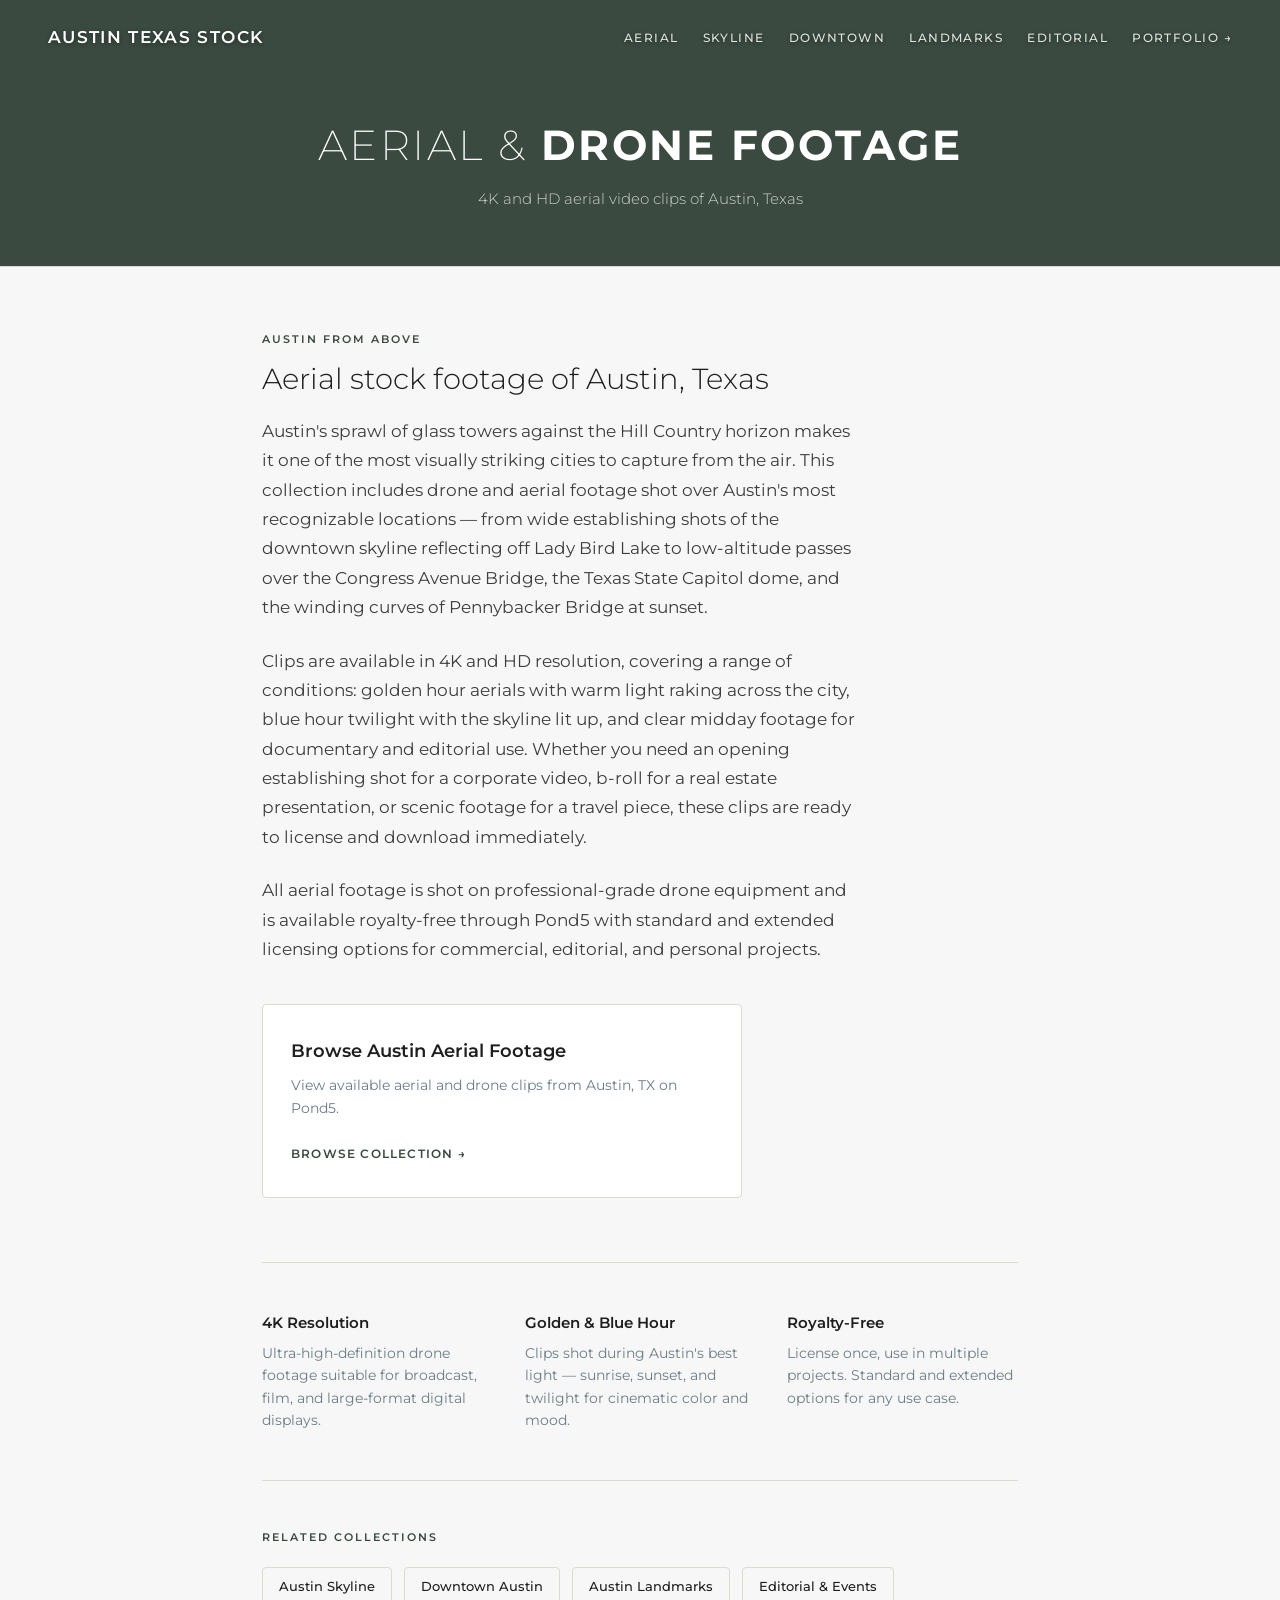
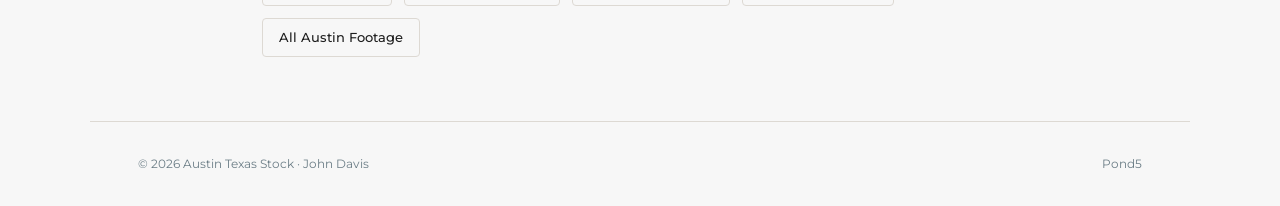
==== aerial.html @ d79dd260 "Add site" ====
<!DOCTYPE html>
<html lang="en">
<head>
  <meta charset="UTF-8">
  <meta name="viewport" content="width=device-width, initial-scale=1.0">

  <title>Austin Texas Aerial & Drone Stock Footage | 4K Drone Video Clips</title>
  <meta name="description" content="Aerial and drone stock footage of Austin, Texas. 4K and HD drone video clips of the Austin skyline, Lady Bird Lake, Congress Avenue, Pennybacker Bridge, and more. Royalty-free on Pond5.">
  <meta name="keywords" content="Austin aerial footage, Austin drone footage, Austin Texas drone video, Austin aerial stock video, 4K drone Austin TX, Austin skyline aerial, Lady Bird Lake aerial, Austin drone clips, Texas aerial b-roll, Austin helicopter footage">
  <link rel="canonical" href="https://austintexasstock.com/aerial/">

  <meta property="og:title" content="Austin Texas Aerial & Drone Stock Footage">
  <meta property="og:description" content="4K and HD aerial drone footage of Austin, Texas. Royalty-free on Pond5.">
  <meta property="og:url" content="https://austintexasstock.com/aerial/">
  <meta property="og:type" content="website">

  <script type="application/ld+json">
  {
    "@context": "https://schema.org",
    "@type": "CollectionPage",
    "name": "Austin Texas Aerial & Drone Stock Footage",
    "url": "https://austintexasstock.com/aerial/",
    "description": "Aerial and drone stock footage of Austin, Texas in 4K and HD.",
    "isPartOf": { "@type": "WebSite", "url": "https://austintexasstock.com" },
    "author": { "@type": "Person", "name": "John Davis" }
  }
  </script>

  <link rel="preconnect" href="https://fonts.googleapis.com">
  <link rel="preconnect" href="https://fonts.gstatic.com" crossorigin>
  <link href="https://fonts.googleapis.com/css2?family=Montserrat:ital,wght@0,200;0,300;0,400;0,500;0,600;0,700;1,300;1,400&display=swap" rel="stylesheet">
  <link rel="stylesheet" href="/styles.css">
</head>
<body>

  <nav>
    <a class="nav-logo" href="/">Austin Texas Stock</a>
    <div class="nav-links">
      <a class="nav-link" href="/aerial.html">Aerial</a>
      <a class="nav-link" href="/skyline.html">Skyline</a>
      <a class="nav-link" href="/downtown.html">Downtown</a>
      <a class="nav-link" href="/landmarks.html">Landmarks</a>
      <a class="nav-link" href="/editorial.html">Editorial</a>
      <a class="nav-link" href="https://www.pond5.com/artist/johnadavis?ref=johnadavis" target="_blank" rel="noopener">Portfolio &rarr;</a>
    </div>
  </nav>

  <section class="page-header">
    <h1>Aerial &amp; <strong>Drone Footage</strong></h1>
    <p class="subtitle">4K and HD aerial video clips of Austin, Texas</p>
  </section>

  <div class="content">
    <div class="section-label">Austin from Above</div>
    <h2>Aerial stock footage of Austin, Texas</h2>

    <p class="body-text">Austin's sprawl of glass towers against the Hill Country horizon makes it one of the most visually striking cities to capture from the air. This collection includes drone and aerial footage shot over Austin's most recognizable locations — from wide establishing shots of the downtown skyline reflecting off Lady Bird Lake to low-altitude passes over the Congress Avenue Bridge, the Texas State Capitol dome, and the winding curves of Pennybacker Bridge at sunset.</p>

    <p class="body-text">Clips are available in 4K and HD resolution, covering a range of conditions: golden hour aerials with warm light raking across the city, blue hour twilight with the skyline lit up, and clear midday footage for documentary and editorial use. Whether you need an opening establishing shot for a corporate video, b-roll for a real estate presentation, or scenic footage for a travel piece, these clips are ready to license and download immediately.</p>

    <p class="body-text">All aerial footage is shot on professional-grade drone equipment and is available royalty-free through Pond5 with standard and extended licensing options for commercial, editorial, and personal projects.</p>

    <div class="cta-cards single">
      <a class="cta-card" href="https://www.pond5.com/collections/10035491-austin-tx?ref=johnadavis" target="_blank" rel="noopener">
        <h3>Browse Austin Aerial Footage</h3>
        <p>View available aerial and drone clips from Austin, TX on Pond5.</p>
        <span class="link-text">Browse collection &rarr;</span>
      </a>
    </div>

    <div class="details">
      <div class="detail">
        <h4>4K Resolution</h4>
        <p>Ultra-high-definition drone footage suitable for broadcast, film, and large-format digital displays.</p>
      </div>
      <div class="detail">
        <h4>Golden &amp; Blue Hour</h4>
        <p>Clips shot during Austin's best light — sunrise, sunset, and twilight for cinematic color and mood.</p>
      </div>
      <div class="detail">
        <h4>Royalty-Free</h4>
        <p>License once, use in multiple projects. Standard and extended options for any use case.</p>
      </div>
    </div>

    <div class="related">
      <h3>Related Collections</h3>
      <div class="related-links">
        <a href="/skyline.html">Austin Skyline</a>
        <a href="/downtown.html">Downtown Austin</a>
        <a href="/landmarks.html">Austin Landmarks</a>
        <a href="/editorial.html">Editorial &amp; Events</a>
        <a href="/">All Austin Footage</a>
      </div>
    </div>
  </div>

  <footer>
    <span>&copy; 2026 Austin Texas Stock &middot; <a href="https://www.pond5.com/artist/johnadavis?ref=johnadavis" target="_blank" rel="noopener">John Davis</a></span>
    <div class="footer-right">
      <a href="https://www.pond5.com/artist/johnadavis?ref=johnadavis" target="_blank" rel="noopener">Pond5</a>
    </div>
  </footer>

</body>
</html>
---- styles.css ----
/* =============================================
   Austin Texas Stock — Shared Styles
   ============================================= */

*, *::before, *::after { margin: 0; padding: 0; box-sizing: border-box; }

:root {
  --font: 'Montserrat', -apple-system, BlinkMacSystemFont, 'Segoe UI', sans-serif;
  --bg: #F7F7F7;          /* Gallery White */
  --bedrock: #2D2D2D;     /* Bedrock */
  --text-dark: #1E1E1E;   /* Charcoal */
  --text-body: #3d3d3d;
  --text-muted: #6B7D86;  /* Slate Blue */
  --green: #3A4A40;       /* Sequoia Green */
  --sand: #C1A788;        /* Sandstone */
  --border: #ddd9d3;
  --white: #ffffff;
}

html { scroll-behavior: smooth; }

body {
  font-family: var(--font);
  background: var(--bg);
  color: var(--text-body);
  line-height: 1.6;
}

/* ---- NAV ---- */
nav {
  position: absolute;
  top: 0;
  left: 0;
  right: 0;
  z-index: 10;
  display: flex;
  justify-content: space-between;
  align-items: center;
  padding: 1.5rem 3rem;
}

.nav-logo {
  font-family: var(--font);
  font-size: 1.05rem;
  font-weight: 600;
  color: var(--white);
  letter-spacing: 0.08em;
  text-transform: uppercase;
  text-shadow: 0 1px 4px rgba(0,0,0,0.4);
  text-decoration: none;
}

.nav-links {
  display: flex;
  gap: 1.5rem;
  align-items: center;
}

.nav-link {
  font-family: var(--font);
  font-size: 0.75rem;
  font-weight: 500;
  letter-spacing: 0.12em;
  text-transform: uppercase;
  color: rgba(255,255,255,0.85);
  text-decoration: none;
  transition: color 0.2s;
  text-shadow: 0 1px 4px rgba(0,0,0,0.4);
}

.nav-link:hover { color: var(--white); }

/* ---- HERO (homepage) ---- */
.hero {
  position: relative;
  height: 85vh;
  min-height: 500px;
  max-height: 900px;
  overflow: hidden;
  display: flex;
  align-items: flex-end;
  justify-content: center;
}

.hero-img {
  position: absolute;
  inset: 0;
  width: 100%;
  height: 100%;
  object-fit: cover;
  object-position: center 60%;
}

.hero-overlay {
  position: absolute;
  inset: 0;
  background: linear-gradient(
    to bottom,
    rgba(0,0,0,0.1) 0%,
    rgba(0,0,0,0.05) 40%,
    rgba(0,0,0,0.45) 75%,
    rgba(0,0,0,0.7) 100%
  );
}

.hero-content {
  position: relative;
  z-index: 2;
  text-align: center;
  padding: 0 2rem 4.5rem;
  max-width: 700px;
}

.hero-content h1 {
  font-family: var(--font);
  font-size: clamp(2.4rem, 6vw, 4rem);
  font-weight: 200;
  color: var(--white);
  line-height: 1.1;
  letter-spacing: 0.06em;
  text-transform: uppercase;
  margin-bottom: 0.75rem;
  text-shadow: 0 2px 12px rgba(0,0,0,0.3);
}

.hero-content h1 em {
  font-style: normal;
  font-weight: 700;
}

.hero-divider {
  width: 50px;
  height: 2px;
  background: var(--sand);
  margin: 1rem auto 1.25rem;
}

.hero-content p {
  font-family: var(--font);
  font-size: 1rem;
  font-weight: 300;
  color: rgba(255,255,255,0.88);
  line-height: 1.6;
  max-width: 520px;
  margin: 0 auto;
  text-shadow: 0 1px 6px rgba(0,0,0,0.3);
}

/* ---- PAGE HEADER (subpages) ---- */
.page-header {
  position: relative;
  background: var(--green);
  padding: 7rem 3rem 3.5rem;
  text-align: center;
  overflow: hidden;
}

.page-header::after {
  content: '';
  position: absolute;
  bottom: 0;
  left: 0;
  right: 0;
  height: 1px;
  background: var(--border);
}

.page-header h1 {
  font-family: var(--font);
  font-size: clamp(1.8rem, 4vw, 2.6rem);
  font-weight: 200;
  color: var(--white);
  letter-spacing: 0.06em;
  text-transform: uppercase;
  margin-bottom: 0.5rem;
}

.page-header h1 strong {
  font-weight: 700;
}

.page-header .subtitle {
  font-size: 0.95rem;
  font-weight: 300;
  color: rgba(255,255,255,0.75);
  max-width: 500px;
  margin: 0 auto;
}

/* Nav on subpages (dark bg, no text-shadow needed) */
.page-header ~ nav,
.page-header + nav { /* fallback */ }

/* ---- MAIN CONTENT ---- */
.content {
  max-width: 820px;
  margin: 0 auto;
  padding: 4rem 2rem;
}

.section-label {
  font-family: var(--font);
  font-size: 0.7rem;
  font-weight: 600;
  letter-spacing: 0.18em;
  text-transform: uppercase;
  color: var(--green);
  margin-bottom: 0.75rem;
}

.content h2 {
  font-family: var(--font);
  font-size: 1.8rem;
  font-weight: 300;
  color: var(--text-dark);
  line-height: 1.25;
  margin-bottom: 1.25rem;
}

.content > p,
.content .body-text {
  font-size: 1.05rem;
  line-height: 1.75;
  color: var(--text-body);
  max-width: 600px;
  margin-bottom: 1.5rem;
}

/* ---- CONTENT SUBHEADS ---- */
.content-subhead {
  font-family: var(--font);
  font-size: 1rem;
  font-weight: 600;
  color: var(--text-dark);
  margin-top: 2rem;
  margin-bottom: 0.5rem;
}

/* ---- CTA CARDS ---- */
.cta-cards {
  display: grid;
  grid-template-columns: 1fr 1fr;
  gap: 1.5rem;
  margin-bottom: 4rem;
  margin-top: 2.5rem;
}

.cta-card {
  display: block;
  background: var(--white);
  border: 1px solid var(--border);
  border-radius: 4px;
  padding: 2rem 1.75rem;
  text-decoration: none;
  transition: border-color 0.25s, box-shadow 0.25s;
}

.cta-card:hover {
  border-color: var(--sand);
  box-shadow: 0 4px 20px rgba(0,0,0,0.06);
}

.cta-card h3 {
  font-family: var(--font);
  font-size: 1.1rem;
  font-weight: 600;
  color: var(--text-dark);
  margin-bottom: 0.5rem;
}

.cta-card p {
  font-size: 0.9rem;
  color: var(--text-muted);
  line-height: 1.6;
  margin-bottom: 1.25rem;
}

.cta-card .link-text {
  font-size: 0.75rem;
  font-weight: 600;
  letter-spacing: 0.1em;
  text-transform: uppercase;
  color: var(--green);
  display: inline-flex;
  align-items: center;
  gap: 0.4rem;
  transition: gap 0.2s;
}

.cta-card:hover .link-text { gap: 0.65rem; }

/* Single full-width CTA */
.cta-cards.single {
  grid-template-columns: 1fr;
  max-width: 480px;
}

/* ---- DETAILS GRID ---- */
.details {
  display: grid;
  grid-template-columns: repeat(3, 1fr);
  gap: 2rem;
  border-top: 1px solid var(--border);
  padding-top: 3rem;
}

.detail h4 {
  font-family: var(--font);
  font-size: 0.95rem;
  font-weight: 600;
  color: var(--text-dark);
  margin-bottom: 0.4rem;
}

.detail p {
  font-size: 0.88rem;
  color: var(--text-muted);
  line-height: 1.6;
}

/* ---- PRINTS CALLOUT ---- */
.prints-callout {
  border-top: 1px solid var(--border);
  padding-top: 3rem;
  margin-top: 3rem;
}

.prints-callout h2 {
  font-family: var(--font);
  font-size: 1.8rem;
  font-weight: 300;
  color: var(--text-dark);
  line-height: 1.25;
  margin-bottom: 1.25rem;
}

.prints-callout > p {
  font-size: 1.05rem;
  line-height: 1.75;
  color: var(--text-body);
  max-width: 600px;
  margin-bottom: 1.5rem;
}

.prints-callout .cta-card {
  max-width: 480px;
  margin-top: 1.5rem;
}

/* ---- INTERNAL LINKS ---- */
.related {
  border-top: 1px solid var(--border);
  padding-top: 3rem;
  margin-top: 3rem;
}

.related h3 {
  font-family: var(--font);
  font-size: 0.7rem;
  font-weight: 600;
  letter-spacing: 0.18em;
  text-transform: uppercase;
  color: var(--green);
  margin-bottom: 1.25rem;
}

.related-links {
  display: flex;
  flex-wrap: wrap;
  gap: 0.75rem;
}

.related-links a {
  font-size: 0.82rem;
  font-weight: 500;
  color: var(--text-dark);
  text-decoration: none;
  padding: 0.5rem 1rem;
  border: 1px solid var(--border);
  border-radius: 4px;
  transition: border-color 0.2s, color 0.2s;
}

.related-links a:hover {
  border-color: var(--sand);
  color: var(--green);
}

/* ---- FOOTER ---- */
footer {
  border-top: 1px solid var(--border);
  padding: 2rem 3rem;
  display: flex;
  justify-content: space-between;
  align-items: center;
  font-size: 0.78rem;
  color: var(--text-muted);
  max-width: 1100px;
  margin: 0 auto;
}

footer a {
  color: var(--text-muted);
  text-decoration: none;
  transition: color 0.2s;
}

footer a:hover { color: var(--green); }

.footer-right {
  display: flex;
  gap: 1.5rem;
}

/* ---- RESPONSIVE ---- */
@media (max-width: 640px) {
  nav { padding: 1.25rem 1.5rem; }
  .nav-links { gap: 1rem; }
  .hero { height: 75vh; }
  .hero-content { padding: 0 1.5rem 3rem; }
  .page-header { padding: 6rem 1.5rem 2.5rem; }
  .content { padding: 3rem 1.5rem; }
  .cta-cards { grid-template-columns: 1fr; }
  .details { grid-template-columns: 1fr; gap: 1.5rem; }
  footer {
    flex-direction: column;
    gap: 0.75rem;
    text-align: center;
    padding: 1.5rem;
  }
}
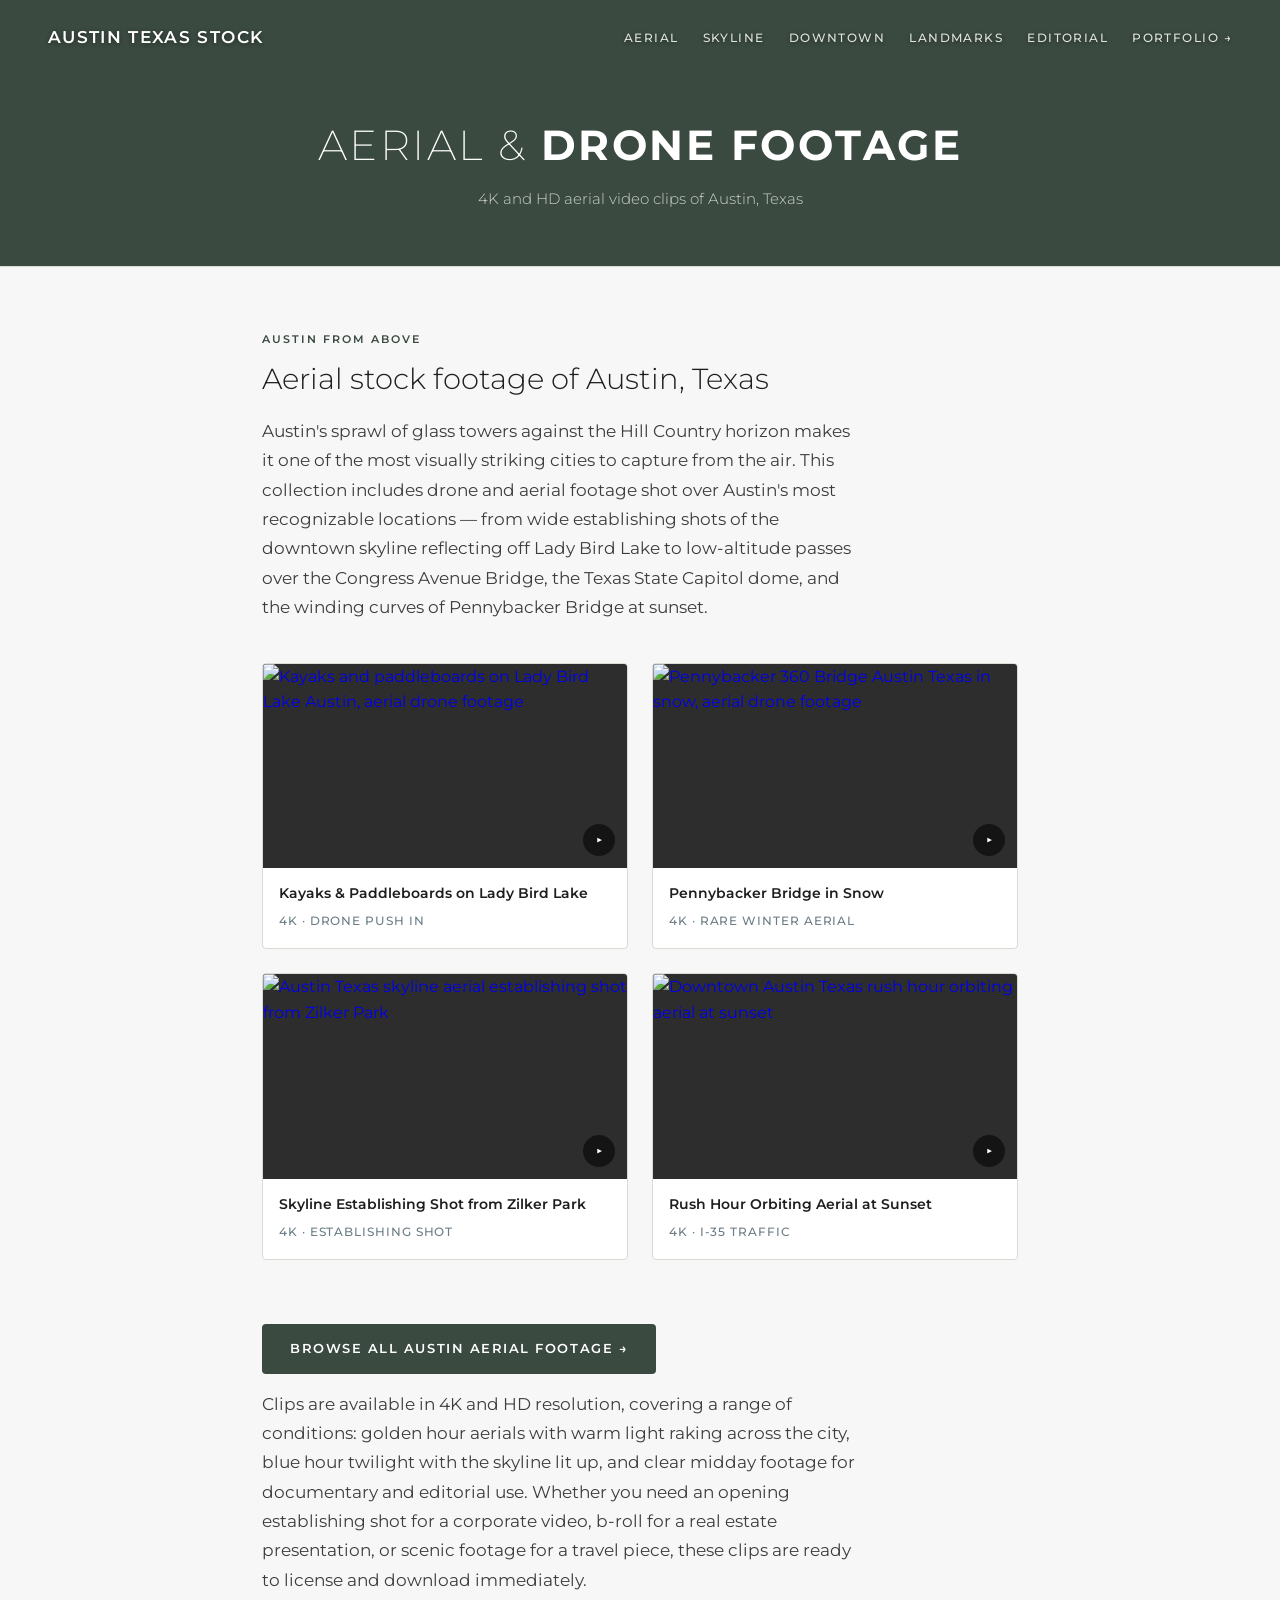
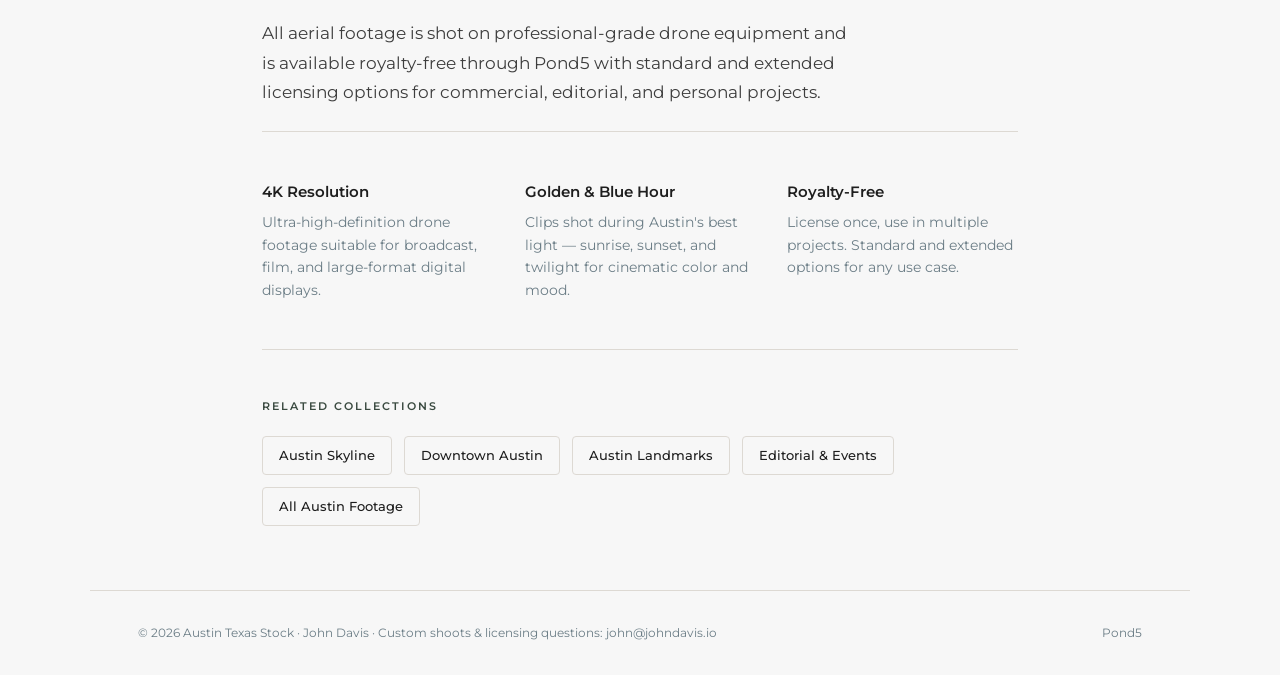
==== commit 3d4ea5f8: "Add clip galleries, fix canonicals, add structured data, compress hero image" ====
--- a/aerial.html
+++ b/aerial.html
@@ -7,22 +7,37 @@
   <title>Austin Texas Aerial & Drone Stock Footage | 4K Drone Video Clips</title>
   <meta name="description" content="Aerial and drone stock footage of Austin, Texas. 4K and HD drone video clips of the Austin skyline, Lady Bird Lake, Congress Avenue, Pennybacker Bridge, and more. Royalty-free on Pond5.">
   <meta name="keywords" content="Austin aerial footage, Austin drone footage, Austin Texas drone video, Austin aerial stock video, 4K drone Austin TX, Austin skyline aerial, Lady Bird Lake aerial, Austin drone clips, Texas aerial b-roll, Austin helicopter footage">
-  <link rel="canonical" href="https://austintexasstock.com/aerial/">
+  <link rel="canonical" href="https://austintexasstock.com/aerial.html">
+  <link rel="icon" type="image/svg+xml" href="/favicon.svg">
 
   <meta property="og:title" content="Austin Texas Aerial & Drone Stock Footage">
   <meta property="og:description" content="4K and HD aerial drone footage of Austin, Texas. Royalty-free on Pond5.">
-  <meta property="og:url" content="https://austintexasstock.com/aerial/">
+  <meta property="og:url" content="https://austintexasstock.com/aerial.html">
   <meta property="og:type" content="website">
+  <meta property="og:image" content="https://images.pond5.com/austin-aerial-kayaks-and-paddleboards-footage-329069464_iconl.jpeg">
 
   <script type="application/ld+json">
   {
     "@context": "https://schema.org",
     "@type": "CollectionPage",
     "name": "Austin Texas Aerial & Drone Stock Footage",
-    "url": "https://austintexasstock.com/aerial/",
+    "url": "https://austintexasstock.com/aerial.html",
     "description": "Aerial and drone stock footage of Austin, Texas in 4K and HD.",
-    "isPartOf": { "@type": "WebSite", "url": "https://austintexasstock.com" },
+    "isPartOf": { "@type": "WebSite", "url": "https://austintexasstock.com/" },
     "author": { "@type": "Person", "name": "John Davis" }
+  }
+  </script>
+  <script type="application/ld+json">
+  {
+    "@context": "https://schema.org",
+    "@type": "ItemList",
+    "name": "Featured Austin Aerial Stock Footage",
+    "itemListElement": [
+      {"@type": "VideoObject", "position": 1, "name": "Austin Aerial – Kayaks and Paddleboards on Lady Bird Lake", "description": "Drone push-in over Lady Bird Lake with kayakers and paddleboarders near Zilker Park.", "thumbnailUrl": "https://images.pond5.com/austin-aerial-kayaks-and-paddleboards-footage-329069464_iconl.jpeg", "url": "https://www.pond5.com/stock-footage/item/329069464-austin-aerial-kayaks-and-paddleboards-lady-bird-lake-drone-p"},
+      {"@type": "VideoObject", "position": 2, "name": "Aerial Push In Pennybacker Bridge Austin Texas Snow Winter 4K", "description": "Drone footage pushing in toward the snow-covered Pennybacker (360) Bridge in Austin.", "thumbnailUrl": "https://images.pond5.com/aerial-push-pennybacker-bridge-austin-footage-329069460_iconl.jpeg", "url": "https://www.pond5.com/stock-footage/item/329069460-aerial-push-pennybacker-bridge-austin-texas-snow-winter-4k"},
+      {"@type": "VideoObject", "position": 3, "name": "Austin Texas Skyline Aerial Establishing Shot from Zilker Park", "description": "Aerial establishing shot of the downtown Austin skyline from Zilker Park.", "thumbnailUrl": "https://images.pond5.com/austin-texas-skyline-aerial-establishing-footage-238640828_iconl.jpeg", "url": "https://www.pond5.com/stock-footage/item/238640828-austin-texas-skyline-aerial-establishing-shot-zilker-park"},
+      {"@type": "VideoObject", "position": 4, "name": "Downtown Austin Texas Rush Hour Orbiting Aerial at Sunset", "description": "Orbiting aerial of downtown Austin at sunset during rush hour on I-35.", "thumbnailUrl": "https://images.pond5.com/downtown-austin-texas-rush-hour-footage-135095302_iconl.jpeg", "url": "https://www.pond5.com/stock-footage/item/135095302-downtown-austin-texas-rush-hour-orbiting-aerial-sunset"}
+    ]
   }
   </script>
 
@@ -54,19 +69,32 @@
     <div class="section-label">Austin from Above</div>
     <h2>Aerial stock footage of Austin, Texas</h2>
 
-    <p class="body-text">Austin's sprawl of glass towers against the Hill Country horizon makes it one of the most visually striking cities to capture from the air. This collection includes drone and aerial footage shot over Austin's most recognizable locations — from wide establishing shots of the downtown skyline reflecting off Lady Bird Lake to low-altitude passes over the Congress Avenue Bridge, the Texas State Capitol dome, and the winding curves of Pennybacker Bridge at sunset.</p>
+    <p class="body-text">Austin's sprawl of glass towers against the Hill Country horizon makes it one of the most visually striking cities to capture from the air. This collection includes drone and aerial footage shot over Austin's most recognizable locations &mdash; from wide establishing shots of the downtown skyline reflecting off Lady Bird Lake to low-altitude passes over the Congress Avenue Bridge, the Texas State Capitol dome, and the winding curves of Pennybacker Bridge at sunset.</p>
+
+    <div class="clip-grid">
+      <a class="clip-card" href="https://www.pond5.com/stock-footage/item/329069464-austin-aerial-kayaks-and-paddleboards-lady-bird-lake-drone-p?ref=johnadavis" target="_blank" rel="noopener">
+        <div class="clip-thumb"><img src="https://images.pond5.com/austin-aerial-kayaks-and-paddleboards-footage-329069464_iconl.jpeg" alt="Kayaks and paddleboards on Lady Bird Lake Austin, aerial drone footage" loading="lazy" width="480" height="270"></div>
+        <div class="clip-info"><h3>Kayaks &amp; Paddleboards on Lady Bird Lake</h3><span>4K &middot; Drone Push In</span></div>
+      </a>
+      <a class="clip-card" href="https://www.pond5.com/stock-footage/item/329069460-aerial-push-pennybacker-bridge-austin-texas-snow-winter-4k?ref=johnadavis" target="_blank" rel="noopener">
+        <div class="clip-thumb"><img src="https://images.pond5.com/aerial-push-pennybacker-bridge-austin-footage-329069460_iconl.jpeg" alt="Pennybacker 360 Bridge Austin Texas in snow, aerial drone footage" loading="lazy" width="480" height="270"></div>
+        <div class="clip-info"><h3>Pennybacker Bridge in Snow</h3><span>4K &middot; Rare Winter Aerial</span></div>
+      </a>
+      <a class="clip-card" href="https://www.pond5.com/stock-footage/item/238640828-austin-texas-skyline-aerial-establishing-shot-zilker-park?ref=johnadavis" target="_blank" rel="noopener">
+        <div class="clip-thumb"><img src="https://images.pond5.com/austin-texas-skyline-aerial-establishing-footage-238640828_iconl.jpeg" alt="Austin Texas skyline aerial establishing shot from Zilker Park" loading="lazy" width="480" height="270"></div>
+        <div class="clip-info"><h3>Skyline Establishing Shot from Zilker Park</h3><span>4K &middot; Establishing Shot</span></div>
+      </a>
+      <a class="clip-card" href="https://www.pond5.com/stock-footage/item/135095302-downtown-austin-texas-rush-hour-orbiting-aerial-sunset?ref=johnadavis" target="_blank" rel="noopener">
+        <div class="clip-thumb"><img src="https://images.pond5.com/downtown-austin-texas-rush-hour-footage-135095302_iconl.jpeg" alt="Downtown Austin Texas rush hour orbiting aerial at sunset" loading="lazy" width="480" height="270"></div>
+        <div class="clip-info"><h3>Rush Hour Orbiting Aerial at Sunset</h3><span>4K &middot; I-35 Traffic</span></div>
+      </a>
+    </div>
+
+    <a class="btn-primary" href="https://www.pond5.com/collections/10035491-austin-tx?ref=johnadavis" target="_blank" rel="noopener">Browse All Austin Aerial Footage &rarr;</a>
 
     <p class="body-text">Clips are available in 4K and HD resolution, covering a range of conditions: golden hour aerials with warm light raking across the city, blue hour twilight with the skyline lit up, and clear midday footage for documentary and editorial use. Whether you need an opening establishing shot for a corporate video, b-roll for a real estate presentation, or scenic footage for a travel piece, these clips are ready to license and download immediately.</p>
 
     <p class="body-text">All aerial footage is shot on professional-grade drone equipment and is available royalty-free through Pond5 with standard and extended licensing options for commercial, editorial, and personal projects.</p>
-
-    <div class="cta-cards single">
-      <a class="cta-card" href="https://www.pond5.com/collections/10035491-austin-tx?ref=johnadavis" target="_blank" rel="noopener">
-        <h3>Browse Austin Aerial Footage</h3>
-        <p>View available aerial and drone clips from Austin, TX on Pond5.</p>
-        <span class="link-text">Browse collection &rarr;</span>
-      </a>
-    </div>
 
     <div class="details">
       <div class="detail">
@@ -75,7 +103,7 @@
       </div>
       <div class="detail">
         <h4>Golden &amp; Blue Hour</h4>
-        <p>Clips shot during Austin's best light — sunrise, sunset, and twilight for cinematic color and mood.</p>
+        <p>Clips shot during Austin's best light &mdash; sunrise, sunset, and twilight for cinematic color and mood.</p>
       </div>
       <div class="detail">
         <h4>Royalty-Free</h4>
@@ -96,7 +124,7 @@
   </div>
 
   <footer>
-    <span>&copy; 2026 Austin Texas Stock &middot; <a href="https://www.pond5.com/artist/johnadavis?ref=johnadavis" target="_blank" rel="noopener">John Davis</a></span>
+    <span>&copy; 2026 Austin Texas Stock &middot; <a href="https://www.pond5.com/artist/johnadavis?ref=johnadavis" target="_blank" rel="noopener">John Davis</a> &middot; Custom shoots &amp; licensing questions: <a href="mailto:john@johndavis.io">john@johndavis.io</a></span>
     <div class="footer-right">
       <a href="https://www.pond5.com/artist/johnadavis?ref=johnadavis" target="_blank" rel="noopener">Pond5</a>
     </div>
--- a/styles.css
+++ b/styles.css
@@ -347,6 +347,114 @@
   margin-top: 1.5rem;
 }
 
+/* ---- PRIMARY BUTTON ---- */
+.btn-primary {
+  display: inline-block;
+  background: var(--green);
+  color: var(--white);
+  font-family: var(--font);
+  font-size: 0.8rem;
+  font-weight: 600;
+  letter-spacing: 0.12em;
+  text-transform: uppercase;
+  text-decoration: none;
+  padding: 0.9rem 1.75rem;
+  border-radius: 4px;
+  margin: 0.5rem 0 1rem;
+  transition: background 0.2s, transform 0.15s;
+}
+
+.btn-primary:hover {
+  background: #2c3830;
+  transform: translateY(-1px);
+}
+
+/* ---- CLIP GALLERY ---- */
+.clip-grid {
+  display: grid;
+  grid-template-columns: 1fr 1fr;
+  gap: 1.5rem;
+  margin: 2.5rem 0 3.5rem;
+}
+
+.clip-card {
+  display: block;
+  text-decoration: none;
+  background: var(--white);
+  border: 1px solid var(--border);
+  border-radius: 4px;
+  overflow: hidden;
+  transition: border-color 0.25s, box-shadow 0.25s;
+}
+
+.clip-card:hover {
+  border-color: var(--sand);
+  box-shadow: 0 4px 20px rgba(0,0,0,0.08);
+}
+
+.clip-thumb {
+  position: relative;
+  aspect-ratio: 16 / 9;
+  background: var(--bedrock);
+  overflow: hidden;
+}
+
+.clip-thumb img {
+  width: 100%;
+  height: 100%;
+  object-fit: cover;
+  display: block;
+  transition: transform 0.35s ease;
+}
+
+.clip-card:hover .clip-thumb img { transform: scale(1.04); }
+
+.clip-thumb::after {
+  content: '▶';
+  position: absolute;
+  right: 0.75rem;
+  bottom: 0.75rem;
+  width: 2rem;
+  height: 2rem;
+  border-radius: 50%;
+  background: rgba(0,0,0,0.55);
+  color: var(--white);
+  font-size: 0.7rem;
+  display: flex;
+  align-items: center;
+  justify-content: center;
+  pointer-events: none;
+}
+
+.clip-info {
+  padding: 0.9rem 1rem 1rem;
+}
+
+.clip-info h3 {
+  font-family: var(--font);
+  font-size: 0.9rem;
+  font-weight: 600;
+  color: var(--text-dark);
+  line-height: 1.4;
+  margin-bottom: 0.25rem;
+}
+
+.clip-info span {
+  font-size: 0.72rem;
+  font-weight: 500;
+  letter-spacing: 0.08em;
+  text-transform: uppercase;
+  color: var(--text-muted);
+}
+
+/* ---- LICENSE STRIP ---- */
+.license-strip {
+  font-size: 0.8rem;
+  letter-spacing: 0.06em;
+  color: var(--text-muted);
+  margin: -2rem 0 3rem;
+}
+
 /* ---- INTERNAL LINKS ---- */
 .related {
   border-top: 1px solid var(--border);
@@ -421,6 +529,7 @@
   .page-header { padding: 6rem 1.5rem 2.5rem; }
   .content { padding: 3rem 1.5rem; }
   .cta-cards { grid-template-columns: 1fr; }
+  .clip-grid { grid-template-columns: 1fr; }
   .details { grid-template-columns: 1fr; gap: 1.5rem; }
   footer {
     flex-direction: column;
